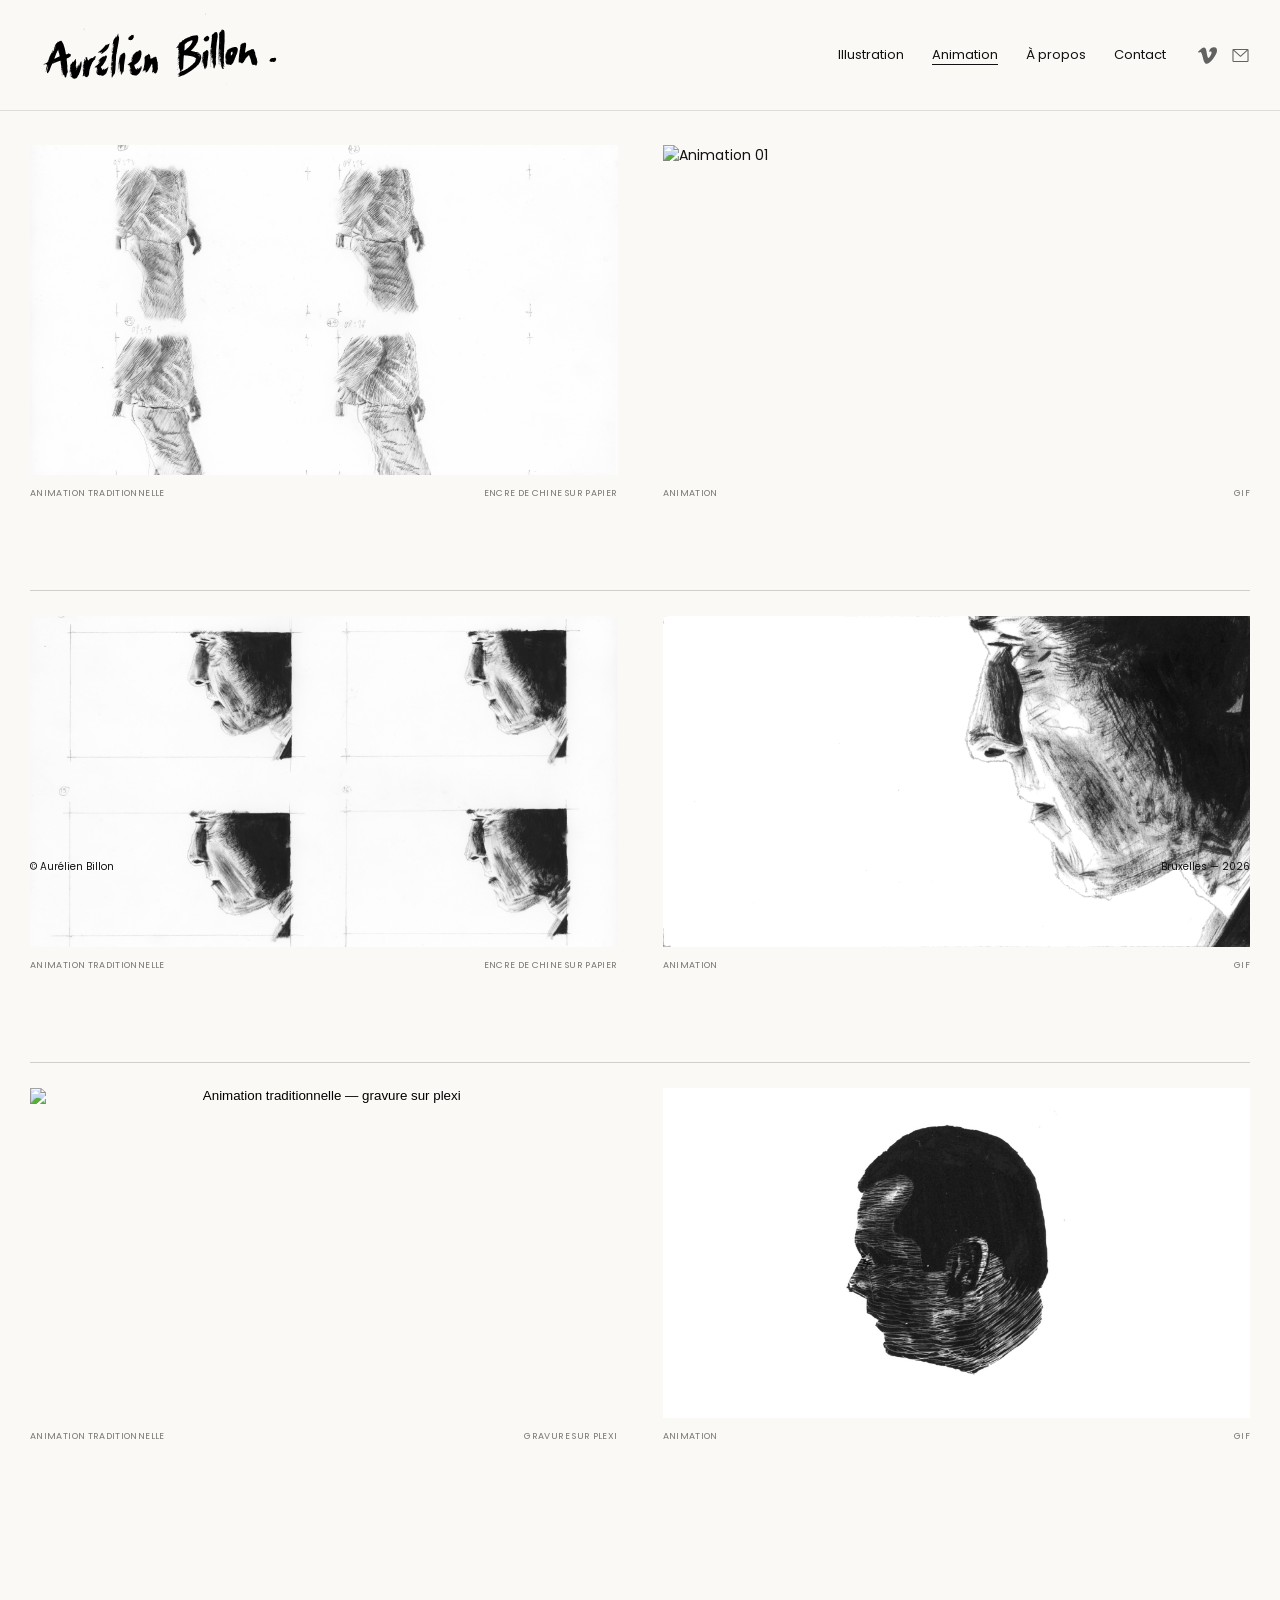
==== animation-2d.html @ c167d5b3 "Mise en ligne du portfolio" ====
<!DOCTYPE html>
<html lang="fr">

<head>
    <meta charset="UTF-8">
    <meta name="viewport" content="width=device-width, initial-scale=1.0">

    <title>Animation 2D — Aurélien Billon</title>

    <link rel="icon" type="image/svg+xml" href="images/favicon.svg">

    <link rel="preconnect" href="https://fonts.googleapis.com">
    <link rel="preconnect" href="https://fonts.gstatic.com" crossorigin>

    <link
        href="https://fonts.googleapis.com/css2?family=Libre+Caslon+Text:ital,wght@0,400;0,700;1,400&family=Poppins:wght@300;400;500&display=swap"
        rel="stylesheet">

    <link rel="stylesheet" href="style.css">
</head>

<body>

    <!-- =========================================
         HEADER
    ========================================== -->

    <header class="header">

        <a href="index.html" class="name" aria-label="Aurélien Billon — Accueil">

            <img src="images/aurelien-billon.svg" alt="Aurélien Billon">

        </a>


        <div class="header-right">

            <nav class="navigation">

                <a href="illustration.html">
                    Illustration
                </a>


                <div class="nav-dropdown">

                    <a href="animation.html" class="nav-dropdown-title active">
                        Animation
                    </a>

                    <div class="nav-dropdown-menu">

                        <a href="animation-2d.html" class="active">
                            2D
                        </a>

                        <a href="animation-3d.html">
                            3D
                        </a>

                    </div>

                </div>


                <a href="apropos.html">
                    À propos
                </a>

                <a href="contact.html">
                    Contact
                </a>

            </nav>


            <!-- ICONES -->
            <div class="header-icons">

                <!-- VIMEO -->
                <a href="https://vimeo.com/user207681226" class="header-icon" target="_blank" rel="noopener noreferrer"
                    aria-label="Vimeo">

                    <svg class="vimeo-icon" viewBox="0 0 24 24" aria-hidden="true">

                        <path
                            d="M23.977 6.416c-.105 2.338-1.739 5.543-4.894 9.608-3.267 4.247-6.025 6.37-8.29 6.37-1.409 0-2.598-1.296-3.57-3.886L5.29 11.386c-.72-2.588-1.49-3.882-2.31-3.882-.18 0-.806.377-1.876 1.127L0 7.178c1.175-1.033 2.334-2.066 3.478-3.1C5.045 2.724 6.223 2.01 7.02 1.93c1.88-.18 3.038 1.106 3.475 3.857.467 2.97.792 4.818.973 5.543.54 2.464 1.133 3.694 1.781 3.694.503 0 1.26-.797 2.27-2.394 1.008-1.597 1.547-2.812 1.62-3.646.144-1.379-.396-2.07-1.62-2.07-.576 0-1.17.132-1.78.394 1.182-3.875 3.44-5.756 6.77-5.65 2.468.073 3.625 1.66 3.468 4.758z">
                        </path>

                    </svg>

                </a>


                <!-- MAIL -->
                <a href="contact.html" class="header-icon" aria-label="Contact">

                    <svg class="mail-icon" viewBox="0 0 24 24" aria-hidden="true">

                        <rect x="2.5" y="4.5" width="19" height="15" rx="0.8">
                        </rect>

                        <path d="M3 5L12 13L21 5"></path>

                    </svg>

                </a>

            </div>

        </div>

    </header>


    <!-- =========================================
         PAGE ANIMATION 2D
    ========================================== -->

    <main class="animation-page">


        <!-- =====================================
             PROJET 01
        ====================================== -->

        <section class="animation-project" style="border-top: none; padding-top: 0;">

            <div class="animation-comparison">


                <!-- GAUCHE -->
                <div class="animation-source">

                    <button class="animation-zoom" type="button">

                        <img src="images/animation/animation-01-scan.png"
                            alt="Animation traditionnelle — encre de Chine sur papier">

                    </button>


                    <div class="animation-caption">

                        <span>
                            Animation traditionnelle
                        </span>

                        <span>
                            Encre de Chine sur papier
                        </span>

                    </div>

                </div>


                <!-- DROITE -->
                <div class="animation-result">

                    <img src="images/animation/animation-01.gif" alt="Animation 01">

                    <div class="animation-caption">

                        <span>
                            Animation
                        </span>

                        <span>
                            GIF
                        </span>

                    </div>

                </div>


            </div>

        </section>


        <!-- =====================================
             PROJET 02
        ====================================== -->

        <section class="animation-project">

            <div class="animation-comparison">


                <!-- GAUCHE -->
                <div class="animation-source">

                    <button class="animation-zoom" type="button">

                        <img src="images/animation/animation-02-scan.png"
                            alt="Animation traditionnelle — encre de Chine sur papier">

                    </button>


                    <div class="animation-caption">

                        <span>
                            Animation traditionnelle
                        </span>

                        <span>
                            Encre de Chine sur papier
                        </span>

                    </div>

                </div>


                <!-- DROITE -->
                <div class="animation-result">

                    <img src="images/animation/animation-02.gif" alt="Animation 02">

                    <div class="animation-caption">

                        <span>
                            Animation
                        </span>

                        <span>
                            GIF
                        </span>

                    </div>

                </div>


            </div>

        </section>


        <!-- =====================================
             PROJET 03
        ====================================== -->

        <section class="animation-project">

            <div class="animation-comparison">


                <!-- GAUCHE -->
                <div class="animation-source">

                    <button class="animation-zoom" type="button">

                        <img src="images/animation/animation-03-scan.png"
                            alt="Animation traditionnelle — gravure sur plexi">

                    </button>


                    <div class="animation-caption">

                        <span>
                            Animation traditionnelle
                        </span>

                        <span>
                            Gravure sur plexi
                        </span>

                    </div>

                </div>


                <!-- DROITE -->
                <div class="animation-result">

                    <img src="images/animation/animation-03.gif" alt="Animation 03">

                    <div class="animation-caption">

                        <span>
                            Animation
                        </span>

                        <span>
                            GIF
                        </span>

                    </div>

                </div>


            </div>

        </section>


    </main>


    <!-- =========================================
         LIGHTBOX
    ========================================== -->

    <div class="lightbox" id="lightbox" aria-hidden="true">

        <button class="lightbox-close" id="lightbox-close" type="button" aria-label="Fermer">
            ×
        </button>

        <img class="lightbox-image" id="lightbox-image" src="" alt="">

    </div>


    <!-- =========================================
         FOOTER
    ========================================== -->

    <footer class="site-footer">

        <p>
            © Aurélien Billon
        </p>

        <p>
            Bruxelles — 2026
        </p>

    </footer>


    <script src="script.js"></script>

</body>

</html>
---- style.css ----
/* =========================================
   VARIABLES
========================================= */

:root {
    --bg: #faf9f6;
    --text: #111;
    --text-soft: rgba(17, 17, 17, 0.68);
    --line: rgba(17, 17, 17, 0.18);

    --font-serif: "Libre Caslon Text", serif;
    --font-sans: "Poppins", sans-serif;

    --page-x: 30px;

    --header-y: 25px;
    --footer-y: 25px;

    --small: 10px;
    --body: 12px;
}


/* =========================================
   RESET
========================================= */

* {
    margin: 0;
    padding: 0;
    box-sizing: border-box;
}


/* =========================================
   BASE
========================================= */

html {
    scroll-behavior: smooth;
}

html,
body {
    width: 100%;
    min-height: 100%;
}

body {
    background: var(--bg);
    color: var(--text);

    font-family: var(--font-sans);
    font-size: 14px;
    font-weight: 400;

    -webkit-font-smoothing: antialiased;
}

body.lightbox-open {
    overflow: hidden;
}

a {
    color: inherit;
    text-decoration: none;
}


/* =========================================
   HEADER
========================================= */

.header {
    position: fixed;

    top: 0;
    left: 0;

    width: 100%;

    padding: var(--header-y) var(--page-x);

    display: flex;
    justify-content: space-between;
    align-items: flex-start;

    background: transparent;

    z-index: 1000;
}

.header::before {
    content: "";

    position: fixed;

    top: 0;
    left: 0;

    width: 100%;
    height: 110px;

    background: var(--bg);

    border-bottom: 1px solid rgba(17, 17, 17, 0.12);

    z-index: -1;
}


/* =========================================
   LOGO
========================================= */

.name {
    display: block;

    width: 255px;

    flex-shrink: 0;

    line-height: 0;

    transform: translateY(-15px);

    transition: opacity 0.2s ease;
}

.name img {
    display: block;

    width: 100%;
    height: auto;
}

.name:hover {
    opacity: 0.5;
}


/* =========================================
   HEADER DROITE
========================================= */

.header-right {
    display: flex;
    align-items: center;

    gap: 32px;

    flex-shrink: 0;

    transform: translateY(20px);
}


/* =========================================
   NAVIGATION
========================================= */

.navigation {
    display: flex;
    align-items: center;

    gap: 28px;

    font-size: 13px;

    flex-shrink: 0;
}

.navigation>a,
.nav-dropdown-title {
    color: var(--text);

    font-weight: 400;

    opacity: 1;

    transition: opacity 0.2s ease;
}

.navigation>a:hover,
.nav-dropdown-title:hover {
    opacity: 0.5;
}

.navigation>a.active,
.nav-dropdown-title.active {
    opacity: 1;

    text-decoration: underline;

    text-decoration-thickness: 1px;
    text-underline-offset: 5px;
}


/* =========================================
   DROPDOWN ANIMATION
========================================= */

.nav-dropdown {
    position: relative;

    display: flex;
    flex-direction: column;
    align-items: flex-start;
}

.nav-dropdown-title {
    display: block;

    cursor: pointer;

    position: relative;

    z-index: 2;
}

.nav-dropdown-menu {
    position: absolute;

    top: 100%;
    left: 0;

    min-width: 55px;

    padding-top: 12px;

    display: flex;
    flex-direction: column;

    gap: 7px;

    opacity: 0;
    visibility: hidden;

    pointer-events: none;

    z-index: 10;

    transition:
        opacity 0.18s ease,
        visibility 0.18s ease;
}

.nav-dropdown:hover .nav-dropdown-menu {
    opacity: 1;
    visibility: visible;

    pointer-events: auto;
}

.nav-dropdown-menu a {
    display: block;

    white-space: nowrap;

    font-size: 11px;

    color: var(--text);

    opacity: 1;

    transition: opacity 0.2s ease;
}

.nav-dropdown-menu a:hover {
    opacity: 0.5;
}

.nav-dropdown-menu a.active {
    opacity: 1;

    text-decoration: underline;

    text-decoration-thickness: 1px;
    text-underline-offset: 4px;
}


/* =========================================
   ICONES
========================================= */

.header-icons {
    display: flex;
    align-items: center;

    gap: 14px;

    flex-shrink: 0;
}

.header-icon {
    width: 19px;
    height: 19px;

    display: flex;
    align-items: center;
    justify-content: center;

    opacity: 0.65;

    transition:
        opacity 0.2s ease,
        transform 0.2s ease;
}

.header-icon:hover {
    opacity: 1;

    transform: translateY(-1px);
}

.header-icon svg {
    display: block;

    width: 100%;
    height: 100%;
}

.vimeo-icon {
    fill: var(--text);
}

.mail-icon {
    fill: none;

    stroke: var(--text);

    stroke-width: 1.35;

    stroke-linecap: round;
    stroke-linejoin: round;
}


/* =========================================
   FOOTER
========================================= */

.site-footer {
    position: fixed;

    bottom: 0;
    left: 0;

    width: 100%;

    padding:
        0 var(--page-x) var(--footer-y) var(--page-x);

    display: flex;
    justify-content: space-between;
    align-items: flex-end;

    font-size: var(--small);

    z-index: 1000;

    pointer-events: none;
}


/* =========================================
   HOME SLIDER
========================================= */

.home-slider {
    position: relative;

    width: 100%;

    height: calc(100vh - 110px);

    margin-top: 110px;

    overflow: hidden;

    background: #111;
}

.home-slides {
    position: relative;

    width: 100%;
    height: 100%;
}

.home-slide {
    position: absolute;

    inset: 0;

    width: 100%;
    height: 100%;

    opacity: 0;
    visibility: hidden;

    transition:
        opacity 0.7s ease,
        visibility 0.7s ease;
}

.home-slide.active {
    opacity: 1;
    visibility: visible;
}

.home-slide img {
    display: block;

    width: 100%;
    height: 100%;

    object-fit: cover;
    object-position: center;
}


/* =========================================
   SLIDER — ZONES
========================================= */

.home-slider-zone {
    position: absolute;

    top: 0;

    width: 50%;
    height: 100%;

    padding: 0;

    border: none;
    background: transparent;

    z-index: 10;

    cursor: default;
}

.home-slider-prev {
    left: 0;
}

.home-slider-next {
    right: 0;
}

.home-slider-zone span {
    position: absolute;

    top: 50%;

    transform: translateY(-50%);

    font-family: var(--font-sans);

    font-size: 30px;

    color: white;

    opacity: 0;

    transition: opacity 0.2s ease;

    pointer-events: none;
}

.home-slider-prev span {
    left: 28px;
}

.home-slider-next span {
    right: 28px;
}

.home-slider-zone:hover span {
    opacity: 1;
}


/* =========================================
   SLIDER — COMPTEUR
========================================= */

.home-slider-counter {
    position: absolute;

    right: 30px;
    bottom: 24px;

    z-index: 20;

    font-size: 9px;

    letter-spacing: 0.05em;

    color: white;

    opacity: 0.75;

    pointer-events: none;
}


/* =========================================
   HOME
========================================= */

.home-page {
    width: 100%;

    padding:
        70px var(--page-x) 140px var(--page-x);
}


/* =========================================
   HOME — SHOWREEL
========================================= */

.home-hero {
    width: 100%;

    min-height: calc(100vh - 160px);

    display: grid;

    grid-template-columns:
        minmax(280px, 0.8fr) minmax(520px, 1.2fr);

    gap: 7vw;

    align-items: center;

    padding-top: 24px;
    padding-bottom: 65px;
}

.home-hero-info,
.home-hero-text {
    align-self: center;
}

.home-section-label {
    margin-bottom: 30px;

    font-size: 10px;
    font-weight: 500;

    text-transform: uppercase;

    letter-spacing: 0.08em;
}

.home-hero h1 {
    font-family: var(--font-serif);

    font-size: clamp(22px, 2.2vw, 32px);

    font-weight: 400;

    line-height: 1.15;

    max-width: 520px;
}

.home-showreel-meta {
    margin-top: 35px;

    font-size: var(--body);
}

.home-showreel-meta a {
    display: inline-block;

    padding-bottom: 2px;

    border-bottom: 1px solid var(--text);

    transition: opacity 0.2s ease;
}

.home-showreel-meta a:hover {
    opacity: 0.5;
}

.home-video {
    width: 100%;

    aspect-ratio: 16 / 9;

    background: #111;

    overflow: hidden;
}

.home-video iframe {
    display: block;

    width: 100%;
    height: 100%;

    border: 0;
}


/* =========================================
   HOME — ILLUSTRATION SELECTIONNEE
========================================= */

.home-selected-work {
    width: 100%;

    padding-top: 55px;

    border-top: 1px solid var(--line);
}

.home-selected-header {
    width: 100%;

    display: flex;
    justify-content: space-between;
    align-items: baseline;

    margin-bottom: 28px;
}

.home-selected-header .home-section-label {
    margin-bottom: 0;
}

.home-selected-all {
    font-size: 9px;

    text-transform: uppercase;

    letter-spacing: 0.05em;

    opacity: 0.45;

    transition: opacity 0.2s ease;
}

.home-selected-all:hover {
    opacity: 1;
}


/* =========================================
   HOME — IMAGE LE COUTEAU
========================================= */

.home-selected-image {
    position: relative;

    display: flex;
    justify-content: center;

    width: 100%;

    overflow: hidden;
}

.home-selected-image img {
    display: block;

    width: auto;
    max-width: 100%;

    max-height: 82vh;

    height: auto;

    object-fit: contain;

    transition:
        filter 0.35s ease,
        opacity 0.35s ease,
        transform 0.45s ease;
}

.home-selected-overlay {
    position: absolute;

    inset: 0;

    display: flex;
    align-items: center;
    justify-content: center;

    background: rgba(0, 0, 0, 0);

    opacity: 0;

    transition:
        opacity 0.3s ease,
        background 0.3s ease;

    pointer-events: none;
}

.home-selected-title {
    display: flex;
    flex-direction: column;
    align-items: center;

    color: white;

    text-align: center;
}

.home-selected-title span {
    font-family: var(--font-serif);

    font-size: clamp(20px, 2vw, 30px);

    font-weight: 400;

    line-height: 1.2;
}

.home-selected-title small {
    margin-top: 6px;

    font-family: var(--font-sans);

    font-size: 9px;

    font-weight: 400;

    letter-spacing: 0.04em;

    opacity: 0.75;
}

.home-selected-image:hover img {
    filter: brightness(0.72);

    transform: scale(0.995);
}

.home-selected-image:hover .home-selected-overlay {
    opacity: 1;

    background: rgba(0, 0, 0, 0.08);
}


/* =========================================
   PAGE CHOIX ANIMATION
========================================= */

.animation-choice-page {
    width: 100%;

    min-height: 100vh;

    padding:
        145px var(--page-x) 120px var(--page-x);

    display: flex;
    flex-direction: column;

    align-items: center;
    justify-content: center;
}


/* =========================================
   INTRO ANIMATION
========================================= */

.animation-choice-intro {
    width: 100%;

    margin-bottom: 38px;

    text-align: center;
}

.animation-choice-intro p {
    margin: 0;

    font-family: var(--font-sans);

    font-size: 11px;
    font-weight: 300;

    line-height: 1.6;

    letter-spacing: 0.01em;

    color: #555;
}


/* =========================================
   GRILLE ANIMATION
========================================= */

.animation-choice-grid {
    width: 100%;

    max-width: 1150px;

    display: grid;

    grid-template-columns:
        repeat(2, minmax(0, 1fr));

    gap: 30px;

    align-items: center;
}

.animation-choice {
    position: relative;

    display: block;

    width: 100%;

    overflow: hidden;
}

.animation-choice-image {
    position: relative;

    width: 100%;

    aspect-ratio: 16 / 10;

    overflow: hidden;

    background: #eee;
}


/* =========================================
   IMAGE — PAGE ANIMATION
========================================= */

.animation-choice-image img {
    display: block;

    width: 100%;
    height: 100%;

    object-fit: cover;
    object-position: center;

    filter: brightness(0.76);

    transform: scale(1);

    transition:
        filter 0.3s ease,
        transform 0.35s ease;
}


/* =========================================
   TITRES 2D / 3D
   TOUJOURS VISIBLES
========================================= */

.animation-choice-overlay {
    position: absolute;

    inset: 0;

    z-index: 5;

    display: flex;
    align-items: center;
    justify-content: center;

    opacity: 1 !important;
    visibility: visible !important;

    background: rgba(0, 0, 0, 0.04);

    pointer-events: none;

    transition:
        background 0.3s ease;
}

.animation-choice-overlay h1 {
    display: block !important;

    margin: 0;

    font-family: var(--font-serif);

    font-size: clamp(23px, 2vw, 31px);

    font-weight: 400;

    line-height: 1.2;

    color: #fff;

    opacity: 1 !important;
    visibility: visible !important;

    text-align: center;

    transform: none !important;

    position: relative;

    z-index: 6;
}


/* =========================================
   HOVER — PAGE ANIMATION
========================================= */

.animation-choice:hover .animation-choice-image img {
    filter: brightness(0.64);

    transform: scale(1.01);
}

.animation-choice:hover .animation-choice-overlay {
    background: rgba(0, 0, 0, 0.08);
}


/* =========================================
   ILLUSTRATION
========================================= */

.illustration-page {
    width: 100%;

    padding:
        145px var(--page-x) 130px var(--page-x);
}

.illustration-grid {
    width: 100%;

    max-width: 1150px;

    margin: 0 auto;

    display: grid;

    grid-template-columns:
        repeat(2, minmax(0, 1fr));

    gap:
        75px 70px;

    align-items: start;
}

.illustration-item {
    appearance: none;

    border: none;
    background: none;

    padding: 0;

    width: 100%;

    cursor: zoom-in;

    display: flex;
    justify-content: center;
}

.illustration-item img {
    display: block;

    width: auto;
    max-width: 100%;

    max-height: 620px;

    object-fit: contain;

    transition:
        opacity 0.25s ease,
        transform 0.35s ease;
}

.illustration-item:hover img {
    opacity: 0.82;

    transform: scale(0.985);
}


/* =========================================
   ILLUSTRATION — SERIES
========================================= */

.illustration-series-grid {
    width: 100%;

    max-width: 1150px;

    margin: 0 auto;

    display: grid;

    grid-template-columns:
        repeat(2, minmax(0, 1fr));

    gap:
        60px 45px;

    align-items: start;
}

.illustration-series-card {
    display: block;

    width: 100%;
}

.illustration-series-media {
    position: relative;

    width: 100%;

    aspect-ratio: 16 / 10;

    overflow: hidden;

    background: #eee;
}

.illustration-series-media img {
    display: block;

    width: 100%;
    height: 100%;

    max-width: none;
    max-height: none;

    object-fit: cover;
    object-position: center;

    transition:
        filter 0.3s ease,
        opacity 0.3s ease,
        transform 0.35s ease;
}

.illustration-series-overlay {
    position: absolute;

    inset: 0;

    display: flex;
    align-items: center;
    justify-content: center;

    opacity: 0;

    background: rgba(0, 0, 0, 0);

    transition:
        opacity 0.3s ease,
        background 0.3s ease;

    pointer-events: none;
}

a.illustration-series-card:hover .illustration-series-overlay {
    opacity: 1;

    background: rgba(0, 0, 0, 0.32);
}

a.illustration-series-card:hover img {
    filter: brightness(0.78);

    transform: scale(0.99);
}

.illustration-series-overlay-text {
    color: white;

    text-align: center;
}

.illustration-series-overlay-text h2 {
    font-family: var(--font-serif);

    font-size: clamp(20px, 1.8vw, 28px);

    font-weight: 400;

    margin-bottom: 7px;
}

.illustration-series-overlay-text p {
    font-family: var(--font-sans);

    font-size: 9px;

    letter-spacing: 0.08em;

    opacity: 0.8;
}


/* =========================================
   PRESENCES
========================================= */

.illustration-detail-page {
    width: 100%;

    padding:
        145px var(--page-x) 130px var(--page-x);
}

.illustration-detail-intro {
    width: 100%;

    display: grid;

    grid-template-columns:
        minmax(220px, 0.65fr) minmax(420px, 1.35fr);

    gap: 8vw;

    padding-bottom: 55px;

    margin-bottom: 65px;

    border-bottom: 1px solid var(--line);
}

.illustration-detail-title h1 {
    font-family: var(--font-serif);

    font-size: clamp(24px, 2.2vw, 32px);

    font-weight: 400;

    margin-bottom: 8px;
}

.illustration-detail-title span {
    font-family: var(--font-sans);

    font-size: 9px;

    opacity: 0.5;
}

.illustration-detail-description {
    max-width: 600px;
}

.illustration-detail-description>p:first-child {
    font-size: var(--body);

    line-height: 1.7;
}

.illustration-detail-technique {
    margin-top: 22px;

    font-size: 10px;

    text-transform: uppercase;

    letter-spacing: 0.04em;

    opacity: 0.55;
}


/* =========================================
   PRESENCES — MASONRY
========================================= */

.illustration-detail-grid {
    display: block;

    column-count: 2;
    column-gap: 45px;

    max-width: 1150px;

    margin: 0 auto;
}

.illustration-detail-grid .illustration-item {
    display: block;

    width: 100%;

    margin: 0 0 45px 0;

    break-inside: avoid;
}

.illustration-detail-grid .illustration-item img {
    display: block;

    width: 100%;
    height: auto;

    max-height: none;
}


/* =========================================
   PAGE ANIMATION
========================================= */

.animation-page {
    width: 100%;

    padding:
        145px var(--page-x) 140px var(--page-x);
}

.animation-3d-page {
    padding-top: 145px;
}

.animation-project {
    width: 100%;

    padding-top: 25px;
    padding-bottom: 90px;

    border-top: 1px solid var(--line);
}

.animation-3d-first-project {
    border-top: none;

    padding-top: 0;
}


/* =========================================
   ANIMATION 2D
========================================= */

.animation-comparison {
    width: 100%;

    display: grid;

    grid-template-columns:
        minmax(0, 1fr) minmax(0, 1fr);

    gap: 45px;

    align-items: start;
}

.animation-source,
.animation-result {
    width: 100%;
}

.animation-zoom {
    appearance: none;

    display: block;

    width: 100%;

    aspect-ratio: 16 / 9;

    padding: 0;

    border: none;
    background: none;

    overflow: hidden;

    cursor: zoom-in;
}

.animation-zoom img {
    display: block;

    width: 100%;
    height: 100%;

    object-fit: cover;

    transition:
        opacity 0.25s ease,
        transform 0.3s ease;
}

.animation-zoom:hover img {
    opacity: 0.72;

    transform: scale(0.995);
}

.animation-result>img {
    display: block;

    width: 100%;

    aspect-ratio: 16 / 9;

    object-fit: cover;
}

.animation-caption {
    width: 100%;

    margin-top: 12px;

    display: flex;
    justify-content: space-between;
    align-items: baseline;

    gap: 20px;

    font-size: 9px;

    text-transform: uppercase;

    letter-spacing: 0.04em;

    opacity: 0.55;
}


/* =========================================
   ANIMATION 3D
========================================= */

.animation-3d-project-title {
    margin-bottom: 26px;
}

.animation-3d-project-title p {
    font-size: 13px;

    opacity: 0.72;
}

.animation-3d-gallery {
    width: 100%;

    aspect-ratio: 16 / 9;

    display: grid;

    grid-template-columns:
        repeat(2, minmax(0, 1fr));

    grid-template-rows:
        repeat(2, minmax(0, 1fr));

    gap: 4px;

    overflow: hidden;
}

.animation-3d-image {
    appearance: none;

    border: none;
    background: none;

    padding: 0;

    width: 100%;
    height: 100%;

    overflow: hidden;

    cursor: zoom-in;
}

.animation-3d-image img {
    display: block;

    width: 100%;
    height: 100%;

    object-fit: cover;

    transition: opacity 0.25s ease;
}

.animation-3d-image:hover img {
    opacity: 0.78;
}

.animation-3d-video {
    width: 100%;

    aspect-ratio: 16 / 9;

    background: #111;
}

.animation-3d-video iframe {
    display: block;

    width: 100%;
    height: 100%;

    border: 0;
}

.animation-3d-full-description {
    margin-top: 25px;
}

.animation-3d-full-meta {
    display: flex;

    justify-content: space-between;

    margin-bottom: 18px;
}

.animation-3d-full-meta p {
    font-size: 10px;

    text-transform: uppercase;

    opacity: 0.55;
}

.animation-3d-full-pitch {
    font-size: var(--body);

    line-height: 1.65;
}

.animation-3d-link {
    display: inline-block;

    margin-top: 18px;

    padding-bottom: 2px;

    font-size: var(--body);

    border-bottom: 1px solid var(--text);
}


/* =========================================
   LE COUTEAU
========================================= */

.knife-page {
    width: 100%;

    padding:
        145px var(--page-x) 140px var(--page-x);
}

.knife-intro {
    width: 100%;

    display: grid;

    grid-template-columns:
        minmax(220px, 0.65fr) minmax(420px, 1.35fr);

    gap: 8vw;

    align-items: start;

    padding-bottom: 55px;

    margin-bottom: 65px;

    border-bottom: 1px solid var(--line);
}

.knife-intro-title h1 {
    font-family: var(--font-serif);

    font-size: clamp(24px, 2.2vw, 32px);

    font-weight: 400;

    line-height: 1.1;

    margin-bottom: 8px;
}

.knife-intro-title span {
    font-family: var(--font-sans);

    font-size: 9px;

    opacity: 0.5;
}

.knife-intro-text {
    max-width: 600px;
}

.knife-intro-text p {
    font-size: var(--body);

    line-height: 1.7;

    margin-bottom: 16px;
}

.knife-intro-text .knife-technique {
    margin-top: 24px;

    margin-bottom: 0;

    font-size: 10px;

    text-transform: uppercase;

    letter-spacing: 0.04em;

    opacity: 0.55;
}


/* =========================================
   LE COUTEAU — LAYOUT
========================================= */

.knife-layout {
    width: 100%;

    max-width: 1250px;

    margin: 0 auto;

    display: grid;

    grid-template-columns:
        minmax(390px, 0.85fr) minmax(520px, 1.15fr);

    gap: 65px;

    align-items: start;
}

.knife-column-label {
    margin-bottom: 18px;

    font-size: 9px;

    text-transform: uppercase;

    letter-spacing: 0.06em;

    opacity: 0.5;
}


/* =========================================
   LE COUTEAU — PROCESS
========================================= */

.knife-process-grid {
    width: 100%;

    display: grid;

    grid-template-columns:
        repeat(2, minmax(0, 1fr));

    gap:
        38px 22px;
}

.knife-step-horizontal {
    grid-column: 1 / -1;
}

.knife-step-horizontal .knife-image-button img {
    display: block;

    width: 100%;
    height: auto;

    aspect-ratio: 2 / 1;

    object-fit: contain;
}

.knife-image-button {
    appearance: none;

    display: block;

    width: 100%;

    padding: 0;

    border: 0;

    background: none;

    cursor: zoom-in;
}

.knife-step-vertical .knife-image-button img {
    display: block;

    width: 100%;
    height: auto;

    object-fit: contain;

    transition:
        opacity 0.25s ease,
        transform 0.3s ease;
}

.knife-image-button:hover img {
    opacity: 0.82;

    transform: scale(0.99);
}

.knife-step-caption {
    width: 100%;

    margin-top: 9px;

    display: flex;
    justify-content: space-between;

    font-size: 8px;

    text-transform: uppercase;

    opacity: 0.5;
}


/* =========================================
   LE COUTEAU — FINAL
========================================= */

.knife-final {
    width: 100%;

    position: sticky;

    top: 135px;
}

.knife-final-button {
    appearance: none;

    display: flex;
    justify-content: center;

    width: 100%;

    padding: 0;

    border: 0;

    background: none;

    cursor: zoom-in;
}

.knife-final-button img {
    display: block;

    width: auto;

    max-width: 100%;
    max-height: calc(100vh - 190px);

    height: auto;

    object-fit: contain;
}

.knife-final-caption {
    margin-top: 12px;

    display: flex;
    justify-content: space-between;

    gap: 30px;

    font-size: 9px;

    text-transform: uppercase;

    opacity: 0.55;
}


/* =========================================
   ABOUT
========================================= */

.about-page {
    width: 100%;

    padding:
        115px var(--page-x) 120px var(--page-x);
}

.about-intro {
    width: 100%;

    display: grid;

    grid-template-columns:
        minmax(210px, 0.55fr) minmax(320px, 1.45fr);

    gap: 7vw;

    margin-bottom: 80px;
}

.about-image {
    width: 100%;

    max-width: 320px;
}

.about-image img {
    display: block;

    width: 100%;
    height: auto;
}

.about-bio {
    max-width: 560px;
}

.about-bio p {
    font-size: var(--body);

    line-height: 1.65;

    margin-bottom: 18px;
}

.about-section {
    width: 100%;

    display: grid;

    grid-template-columns:
        minmax(150px, 0.8fr) minmax(320px, 1.2fr);

    gap: 10vw;

    padding: 28px 0;

    border-top: 1px solid var(--line);
}

.about-section-title {
    font-size: var(--small);

    text-transform: uppercase;

    letter-spacing: 0.04em;
}

.about-section-content {
    max-width: 600px;

    font-size: var(--body);

    line-height: 1.7;
}

.about-row {
    display: grid;

    grid-template-columns:
        90px 1fr;

    gap: 20px;

    margin-bottom: 24px;
}


/* =========================================
   FILMOGRAPHIE
========================================= */

.film-row {
    display: grid;

    grid-template-columns:
        minmax(150px, 0.7fr) minmax(250px, 1.3fr);

    gap: 35px;

    padding-bottom: 22px;

    margin-bottom: 22px;

    border-bottom: 1px solid var(--line);
}

.film-title p,
.film-row h3 {
    font-family: var(--font-serif);

    font-size: 15px;

    font-weight: 400;

    line-height: 1.3;

    margin-bottom: 4px;
}

.film-title span {
    display: block;

    font-family: var(--font-sans);

    font-size: 9px;

    font-weight: 400;

    letter-spacing: 0.02em;

    opacity: 0.45;
}

.film-row>p {
    font-family: var(--font-sans);

    font-size: var(--body);

    line-height: 1.65;
}


/* =========================================
   CONTACT
========================================= */

.contact-page {
    width: 100%;

    min-height: 100vh;

    display: flex;

    align-items: center;
    justify-content: center;

    padding:
        100px var(--page-x);
}

.contact-content {
    text-align: center;
}


/* =========================================
   LIGHTBOX
========================================= */

.lightbox {
    position: fixed;

    inset: 0;

    width: 100vw;
    height: 100vh;

    background: rgba(12, 12, 12, 0.96);

    display: flex;
    align-items: center;
    justify-content: center;

    padding: 40px;

    opacity: 0;

    visibility: hidden;

    pointer-events: none;

    transition:
        opacity 0.25s ease,
        visibility 0.25s ease;

    z-index: 5000;
}

.lightbox.is-open,
.lightbox.active {
    opacity: 1;

    visibility: visible;

    pointer-events: auto;
}

.lightbox-image {
    display: block;

    max-width: 92vw;
    max-height: 90vh;

    width: auto;
    height: auto;

    object-fit: contain;
}

.lightbox-close {
    position: absolute;

    top: 22px;
    right: 28px;

    border: none;

    background: transparent;

    color: white;

    font-size: 30px;

    cursor: pointer;

    opacity: 0.7;
}

.lightbox-close:hover {
    opacity: 1;
}


/* =========================================
   MOBILE
========================================= */

@media (max-width: 700px) {

    :root {
        --page-x: 20px;
        --header-y: 20px;
        --footer-y: 20px;
    }


    /* HEADER */

    .header {
        flex-direction: column;

        gap: 15px;
    }

    .header::before {
        height: 155px;
    }

    .name {
        width: 180px;

        transform: translateY(-4px);
    }

    .header-right {
        width: 100%;

        justify-content: space-between;

        gap: 15px;

        transform: none;
    }

    .navigation {
        flex-wrap: wrap;

        gap: 9px 18px;

        font-size: 12px;
    }

    .header-icon {
        width: 17px;
        height: 17px;
    }


    /* HOME SLIDER */

    .home-slider {
        height: calc(100vh - 155px);

        margin-top: 155px;
    }

    .home-slider-zone span {
        font-size: 24px;
    }

    .home-slider-prev span {
        left: 18px;
    }

    .home-slider-next span {
        right: 18px;
    }

    .home-slider-counter {
        right: 20px;
        bottom: 18px;
    }


    /* HOME */

    .home-page {
        padding:
            60px var(--page-x) 120px;
    }

    .home-hero {
        min-height: auto;

        grid-template-columns: 1fr;

        gap: 35px;

        padding-top: 0;
        padding-bottom: 70px;
    }

    .home-selected-work {
        padding-top: 40px;
    }

    .home-selected-header {
        margin-bottom: 20px;
    }

    .home-selected-image img {
        width: 100%;

        max-height: none;
    }

    .home-selected-overlay {
        opacity: 1;

        align-items: flex-end;
        justify-content: flex-start;

        padding: 20px;

        background:
            linear-gradient(transparent 58%,
                rgba(0, 0, 0, 0.38));
    }

    .home-selected-title {
        align-items: flex-start;
    }


    /* PAGE CHOIX ANIMATION */

    .animation-choice-page {
        min-height: auto;

        padding-top: 175px;

        justify-content: flex-start;
    }

    .animation-choice-intro {
        margin-bottom: 30px;
    }

    .animation-choice-grid {
        grid-template-columns: 1fr;

        gap: 45px;
    }

    .animation-choice-image img {
        filter: brightness(0.74);
    }

    .animation-choice-overlay {
        opacity: 1 !important;
        visibility: visible !important;

        background: rgba(0, 0, 0, 0.04);
    }

    .animation-choice-overlay h1 {
        opacity: 1 !important;
        visibility: visible !important;
    }


    /* PAGES */

    .illustration-page,
    .animation-page,
    .about-page {
        padding-top: 175px;
    }


    /* ILLUSTRATION */

    .illustration-grid,
    .illustration-series-grid {
        grid-template-columns: 1fr;

        gap: 55px;
    }


    /* PRESENCES */

    .illustration-detail-page {
        padding-top: 175px;
    }

    .illustration-detail-intro {
        grid-template-columns: 1fr;

        gap: 25px;

        padding-bottom: 40px;

        margin-bottom: 45px;
    }

    .illustration-detail-grid {
        column-count: 1;

        column-gap: 0;
    }

    .illustration-detail-grid .illustration-item {
        margin-bottom: 35px;
    }


    /* ANIMATION */

    .animation-comparison {
        grid-template-columns: 1fr;

        gap: 35px;
    }

    .animation-3d-project-title p {
        font-size: 12px;
    }


    /* LE COUTEAU */

    .knife-page {
        padding:
            175px var(--page-x) 120px;
    }

    .knife-intro {
        grid-template-columns: 1fr;

        gap: 25px;

        padding-bottom: 40px;

        margin-bottom: 45px;
    }

    .knife-layout {
        grid-template-columns: 1fr;

        gap: 55px;
    }

    .knife-final {
        order: 1;

        position: static;
    }

    .knife-process {
        order: 2;
    }

    .knife-final-button img {
        width: 100%;

        max-height: none;
    }

    .knife-process-grid {
        gap:
            30px 14px;
    }


    /* ABOUT */

    .about-intro,
    .about-section {
        grid-template-columns: 1fr;
    }

    .about-intro {
        gap: 35px;
    }

    .film-row {
        grid-template-columns: 1fr;

        gap: 12px;
    }


    /* LIGHTBOX */

    .lightbox {
        padding: 20px;
    }

    .lightbox-image {
        max-width: 96vw;
        max-height: 85vh;
    }

}
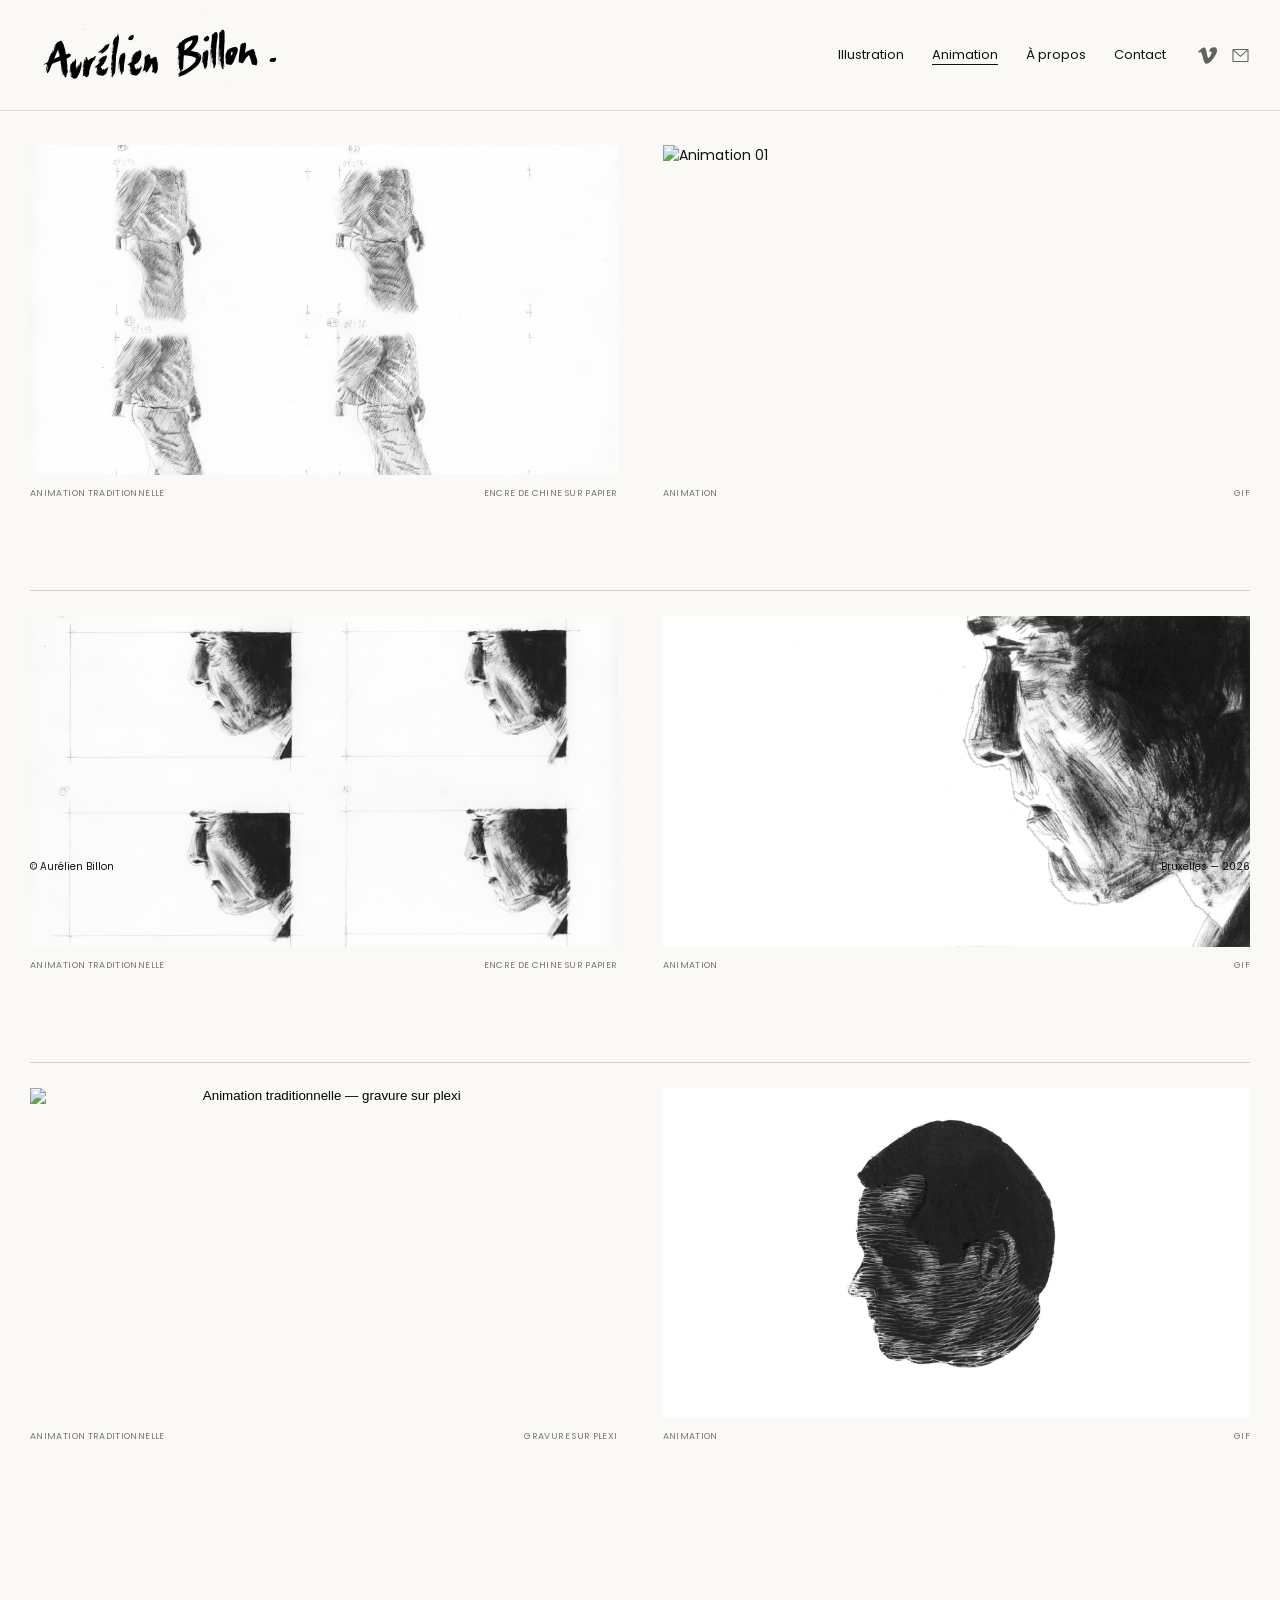
==== commit 1f2b7de7: "Mise à jour du portfolio" ====
--- a/animation-2d.html
+++ b/animation-2d.html
@@ -16,7 +16,7 @@
         href="https://fonts.googleapis.com/css2?family=Libre+Caslon+Text:ital,wght@0,400;0,700;1,400&family=Poppins:wght@300;400;500&display=swap"
         rel="stylesheet">
 
-    <link rel="stylesheet" href="style.css">
+    <link rel="stylesheet" href="style.css?v=2">
 </head>
 
 <body>
--- a/style.css
+++ b/style.css
@@ -222,7 +222,7 @@
 .nav-dropdown-menu {
     position: absolute;
 
-    top: 100%;
+    top: calc(100% - 10px);
     left: 0;
 
     min-width: 55px;
@@ -232,7 +232,7 @@
     display: flex;
     flex-direction: column;
 
-    gap: 7px;
+    gap: 1px;
 
     opacity: 0;
     visibility: hidden;
